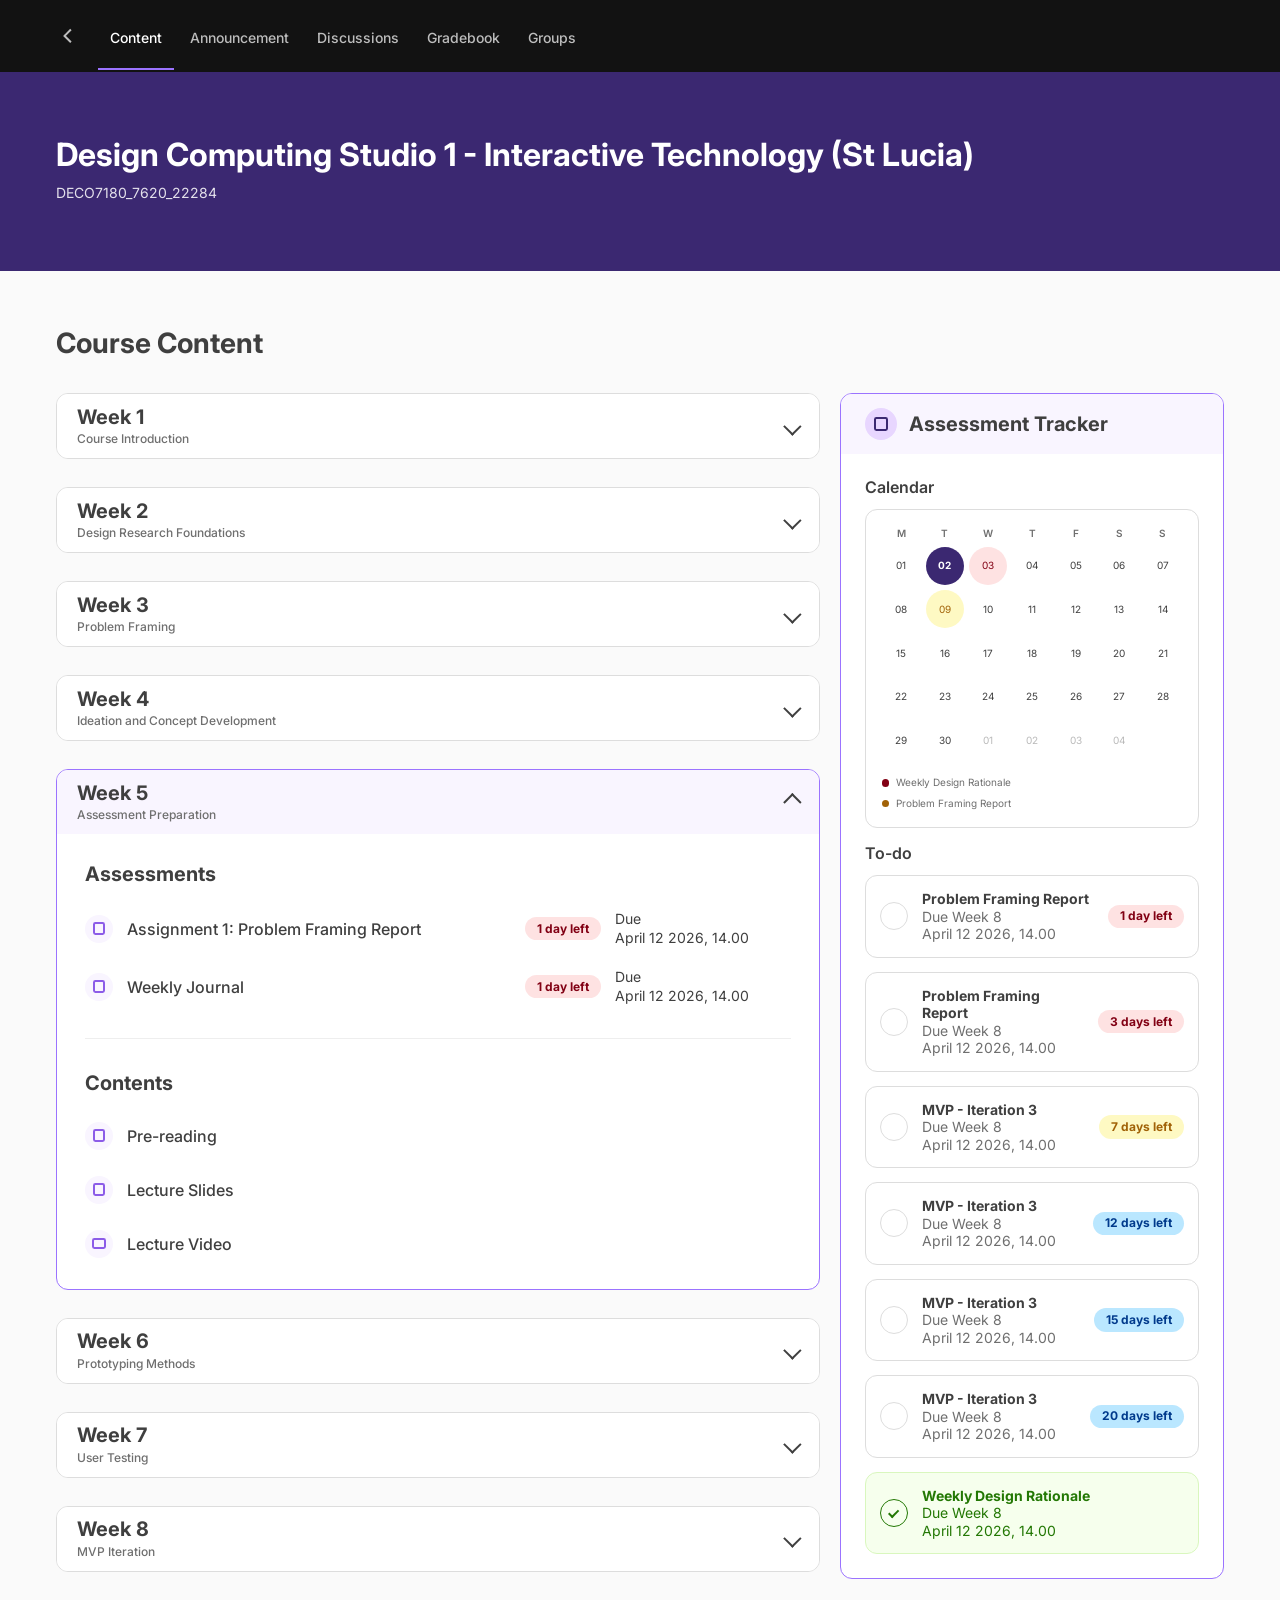
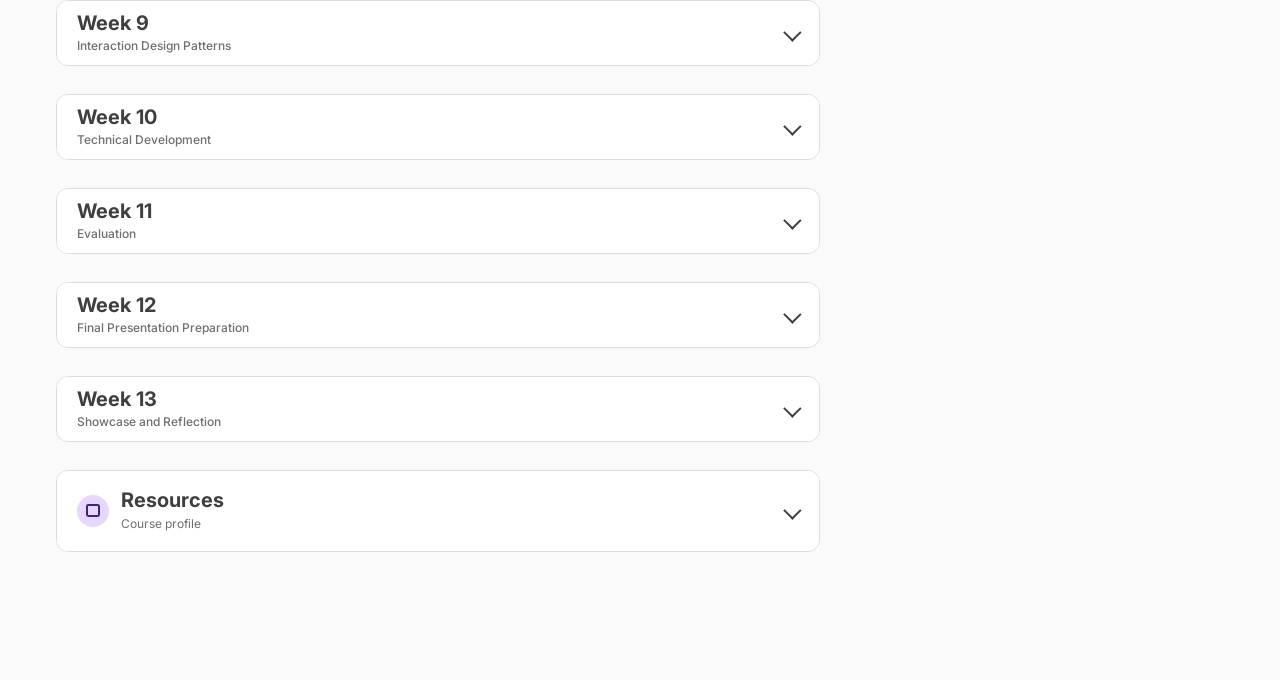
==== index.html @ bde930ab "Creating index.html page" ====
<!DOCTYPE html>
<html lang="en">
  <head>
    <meta charset="UTF-8" />
    <meta name="viewport" content="width=device-width, initial-scale=1.0" />
    <title>Design Computing Studio 1 | GreenScreen</title>
    <link rel="preconnect" href="https://fonts.googleapis.com" />
    <link rel="preconnect" href="https://fonts.gstatic.com" crossorigin />
    <link
      href="https://fonts.googleapis.com/css2?family=Inter:wght@400;500;600;700&display=swap"
      rel="stylesheet"
    />
    <link rel="stylesheet" href="css/main.css" />
    <script type="module" src="js/main.js" defer></script>
  </head>
  <body>
    <header class="site-header">
      <nav class="course-nav" aria-label="Course navigation">
        <a class="course-nav__back" href="#" aria-label="Back to courses">
          <span aria-hidden="true"></span>
        </a>
        <ul class="course-nav__list">
          <li><a class="course-nav__link course-nav__link--active" href="#">Content</a></li>
          <li><a class="course-nav__link" href="#">Announcement</a></li>
          <li><a class="course-nav__link" href="#">Discussions</a></li>
          <li><a class="course-nav__link" href="#">Gradebook</a></li>
          <li><a class="course-nav__link" href="#">Groups</a></li>
        </ul>
      </nav>

      <section class="course-hero" aria-labelledby="course-title">
        <div class="course-hero__inner">
          <h1 id="course-title">Design Computing Studio 1 - Interactive Technology (St Lucia)</h1>
          <p>DECO7180_7620_22284</p>
        </div>
      </section>
    </header>

    <main class="page-shell">
      <section class="course-content" aria-labelledby="content-title">
        <h2 id="content-title">Course Content</h2>

        <div class="course-layout">
          <div class="course-layout__main" data-component="weeks">
            <article class="accordion accordion--resource">
              <h3 id="resources-title">
                <button
                  class="accordion__trigger accordion__trigger--resource"
                  type="button"
                  aria-expanded="false"
                  aria-controls="resources-panel"
                >
                  <span class="resource-title">
                    <span class="resource-title__icon" aria-hidden="true"></span>
                    <span>
                      Resources
                      <small>Course profile</small>
                    </span>
                  </span>
                  <span class="accordion__icon" aria-hidden="true"></span>
                </button>
              </h3>
              <div class="accordion__panel" id="resources-panel" role="region" aria-labelledby="resources-title" hidden>
                <ul class="item-list">
                  <li class="course-item">
                    <span class="course-item__icon course-item__icon--document" aria-hidden="true"></span>
                    <span class="course-item__title">Course profile</span>
                  </li>
                </ul>
              </div>
            </article>
          </div>

          <aside class="tracker" aria-labelledby="tracker-title">
            <header class="tracker__header">
              <span class="tracker__icon" aria-hidden="true"></span>
              <h2 id="tracker-title">Assessment Tracker</h2>
            </header>

            <div class="tracker__body">
              <section class="calendar-card" aria-labelledby="calendar-title">
                <h3 id="calendar-title">Calendar</h3>
                <div data-component="calendar"></div>
              </section>

              <section class="todo" aria-labelledby="todo-title">
                <h3 id="todo-title">To-do</h3>
                <ul class="todo__list">
                  <li class="todo-card" data-todo-id="problem-framing-report-1" data-assessment-id="problem-framing-report">
                    <span class="todo-card__status" aria-hidden="true"></span>
                    <span class="todo-card__content">
                      <strong>Problem Framing Report</strong>
                      <span>Due Week 8</span>
                      <span>April 12 2026, 14.00</span>
                    </span>
                    <span class="badge badge--urgent">1 day left</span>
                  </li>
                  <li class="todo-card" data-todo-id="problem-framing-report-2" data-assessment-id="problem-framing-report">
                    <span class="todo-card__status" aria-hidden="true"></span>
                    <span class="todo-card__content">
                      <strong>Problem Framing Report</strong>
                      <span>Due Week 8</span>
                      <span>April 12 2026, 14.00</span>
                    </span>
                    <span class="badge badge--urgent">3 days left</span>
                  </li>
                  <li class="todo-card" data-todo-id="mvp-iteration-3-1" data-assessment-id="mvp-iteration-3">
                    <span class="todo-card__status" aria-hidden="true"></span>
                    <span class="todo-card__content">
                      <strong>MVP - Iteration 3</strong>
                      <span>Due Week 8</span>
                      <span>April 12 2026, 14.00</span>
                    </span>
                    <span class="badge badge--warning">7 days left</span>
                  </li>
                  <li class="todo-card" data-todo-id="mvp-iteration-3-2" data-assessment-id="mvp-iteration-3">
                    <span class="todo-card__status" aria-hidden="true"></span>
                    <span class="todo-card__content">
                      <strong>MVP - Iteration 3</strong>
                      <span>Due Week 8</span>
                      <span>April 12 2026, 14.00</span>
                    </span>
                    <span class="badge badge--info">12 days left</span>
                  </li>
                  <li class="todo-card" data-todo-id="mvp-iteration-3-3" data-assessment-id="mvp-iteration-3">
                    <span class="todo-card__status" aria-hidden="true"></span>
                    <span class="todo-card__content">
                      <strong>MVP - Iteration 3</strong>
                      <span>Due Week 8</span>
                      <span>April 12 2026, 14.00</span>
                    </span>
                    <span class="badge badge--info">15 days left</span>
                  </li>
                  <li class="todo-card" data-todo-id="mvp-iteration-3-4" data-assessment-id="mvp-iteration-3">
                    <span class="todo-card__status" aria-hidden="true"></span>
                    <span class="todo-card__content">
                      <strong>MVP - Iteration 3</strong>
                      <span>Due Week 8</span>
                      <span>April 12 2026, 14.00</span>
                    </span>
                    <span class="badge badge--info">20 days left</span>
                  </li>
                  <li class="todo-card todo-card--complete" data-todo-id="weekly-design-rationale-1" data-assessment-id="weekly-design-rationale">
                    <span class="todo-card__status" aria-label="Completed"></span>
                    <span class="todo-card__content">
                      <strong>Weekly Design Rationale</strong>
                      <span>Due Week 8</span>
                      <span>April 12 2026, 14.00</span>
                    </span>
                  </li>
                </ul>
              </section>
            </div>
          </aside>
        </div>
      </section>
    </main>
  </body>
</html>
---- css/main.css ----
@import url("base/_variables.css");
@import url("base/_reset.css");
@import url("base/_typography.css");
@import url("base/_layout.css");
@import url("components/_navigation.css");
@import url("components/_course-header.css");
@import url("components/_button.css");
@import url("components/_accordion.css");
@import url("components/_badge.css");
@import url("components/_course-item.css");
@import url("components/_assessment-tracker.css");
@import url("components/_calendar.css");
@import url("components/_todo.css");
@import url("pages/_index.css");
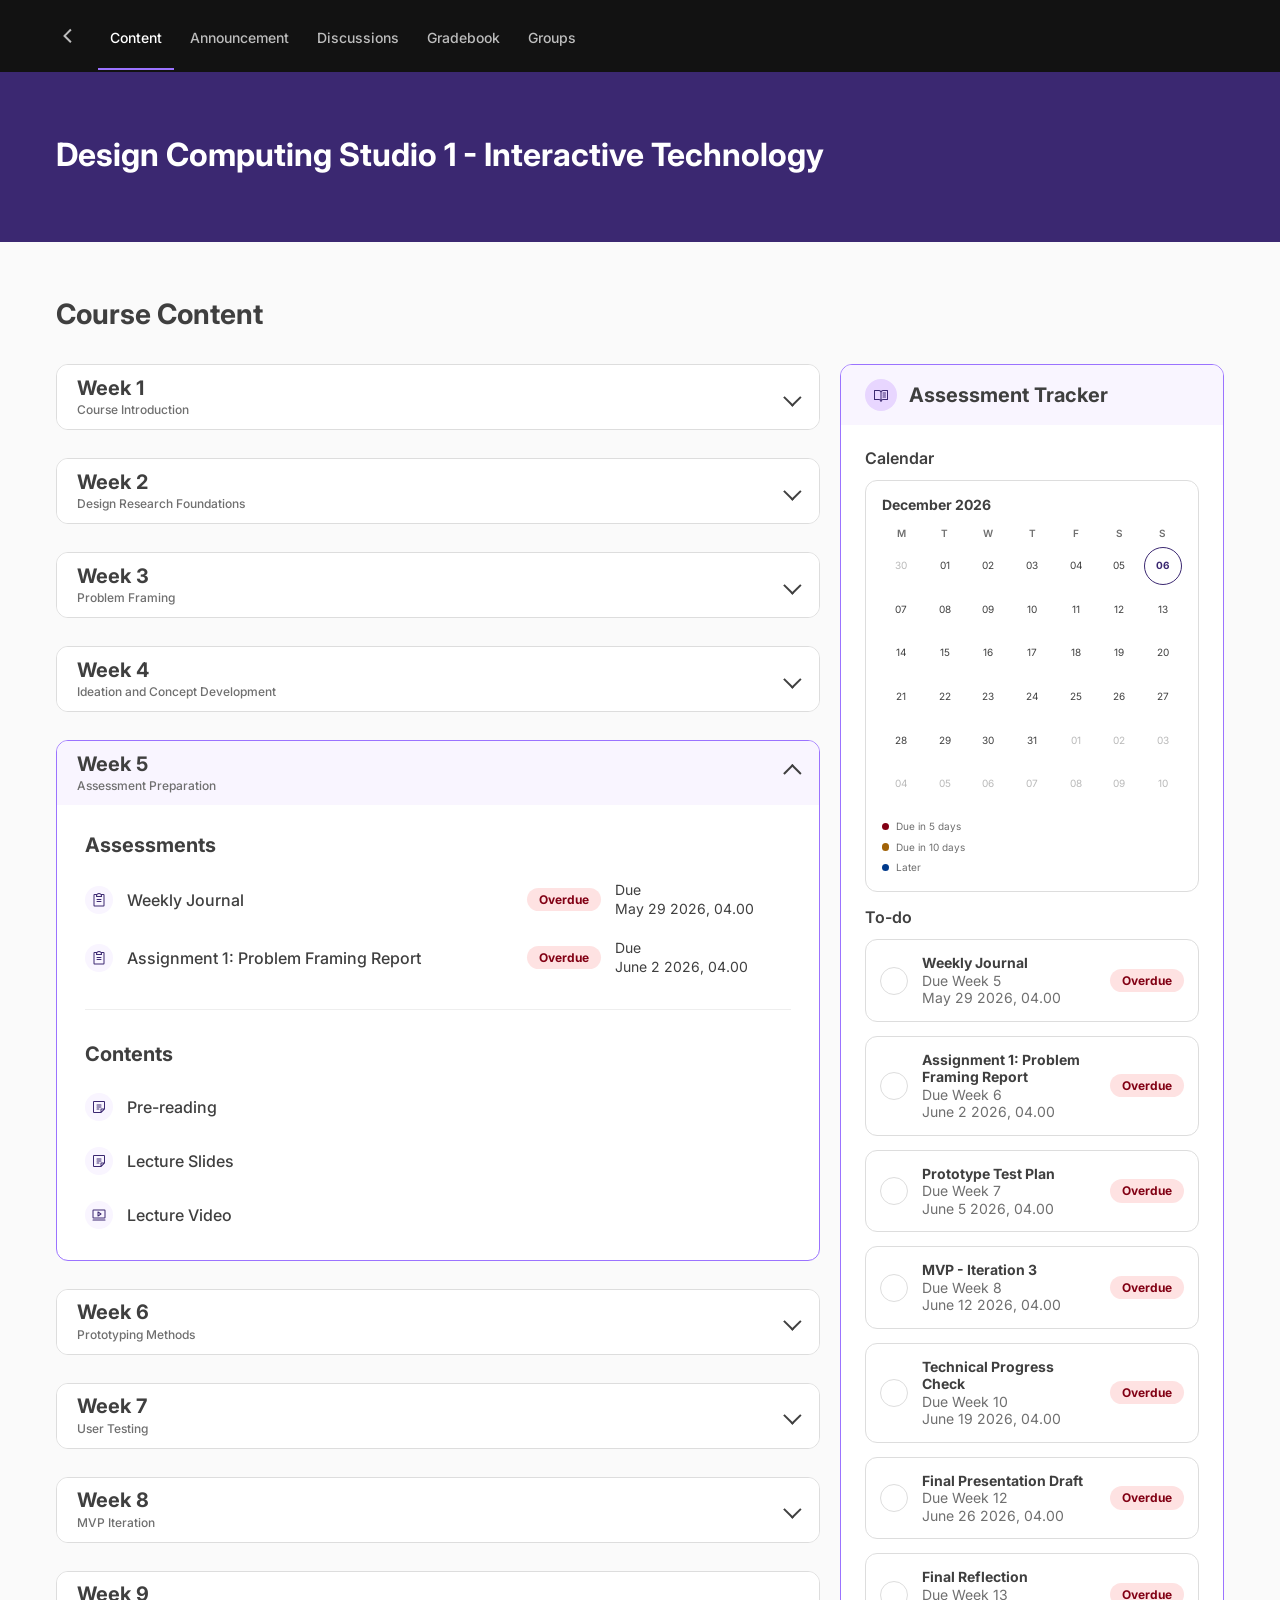
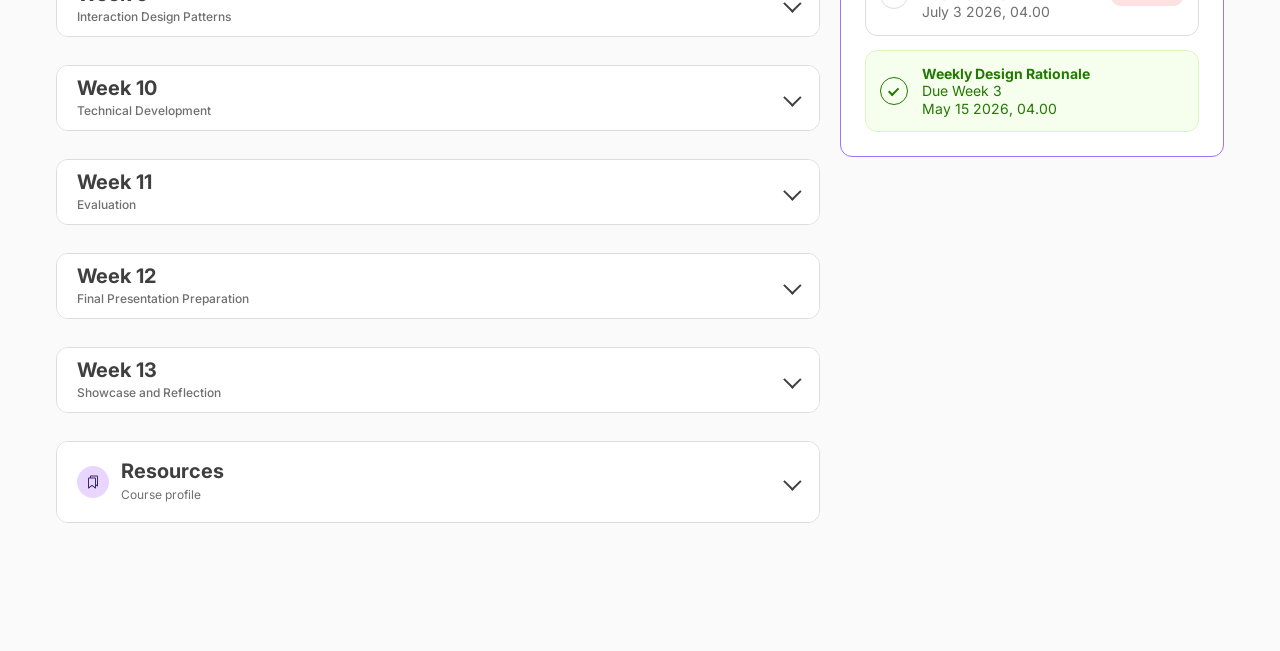
==== commit b0feb186: "Fixing functionality and styling issues" ====
--- a/index.html
+++ b/index.html
@@ -1,4 +1,4 @@
-<!DOCTYPE html>
+<!doctype html>
 <html lang="en">
   <head>
     <meta charset="UTF-8" />
@@ -20,7 +20,11 @@
           <span aria-hidden="true"></span>
         </a>
         <ul class="course-nav__list">
-          <li><a class="course-nav__link course-nav__link--active" href="#">Content</a></li>
+          <li>
+            <a class="course-nav__link course-nav__link--active" href="#"
+              >Content</a
+            >
+          </li>
           <li><a class="course-nav__link" href="#">Announcement</a></li>
           <li><a class="course-nav__link" href="#">Discussions</a></li>
           <li><a class="course-nav__link" href="#">Gradebook</a></li>
@@ -30,8 +34,9 @@
 
       <section class="course-hero" aria-labelledby="course-title">
         <div class="course-hero__inner">
-          <h1 id="course-title">Design Computing Studio 1 - Interactive Technology (St Lucia)</h1>
-          <p>DECO7180_7620_22284</p>
+          <h1 id="course-title">
+            Design Computing Studio 1 - Interactive Technology
+          </h1>
         </div>
       </section>
     </header>
@@ -51,7 +56,10 @@
                   aria-controls="resources-panel"
                 >
                   <span class="resource-title">
-                    <span class="resource-title__icon" aria-hidden="true"></span>
+                    <span
+                      class="resource-title__icon"
+                      aria-hidden="true"
+                    ></span>
                     <span>
                       Resources
                       <small>Course profile</small>
@@ -60,10 +68,19 @@
                   <span class="accordion__icon" aria-hidden="true"></span>
                 </button>
               </h3>
-              <div class="accordion__panel" id="resources-panel" role="region" aria-labelledby="resources-title" hidden>
+              <div
+                class="accordion__panel"
+                id="resources-panel"
+                role="region"
+                aria-labelledby="resources-title"
+                hidden
+              >
                 <ul class="item-list">
                   <li class="course-item">
-                    <span class="course-item__icon course-item__icon--document" aria-hidden="true"></span>
+                    <span
+                      class="course-item__icon course-item__icon--document"
+                      aria-hidden="true"
+                    ></span>
                     <span class="course-item__title">Course profile</span>
                   </li>
                 </ul>
@@ -85,70 +102,7 @@
 
               <section class="todo" aria-labelledby="todo-title">
                 <h3 id="todo-title">To-do</h3>
-                <ul class="todo__list">
-                  <li class="todo-card" data-todo-id="problem-framing-report-1" data-assessment-id="problem-framing-report">
-                    <span class="todo-card__status" aria-hidden="true"></span>
-                    <span class="todo-card__content">
-                      <strong>Problem Framing Report</strong>
-                      <span>Due Week 8</span>
-                      <span>April 12 2026, 14.00</span>
-                    </span>
-                    <span class="badge badge--urgent">1 day left</span>
-                  </li>
-                  <li class="todo-card" data-todo-id="problem-framing-report-2" data-assessment-id="problem-framing-report">
-                    <span class="todo-card__status" aria-hidden="true"></span>
-                    <span class="todo-card__content">
-                      <strong>Problem Framing Report</strong>
-                      <span>Due Week 8</span>
-                      <span>April 12 2026, 14.00</span>
-                    </span>
-                    <span class="badge badge--urgent">3 days left</span>
-                  </li>
-                  <li class="todo-card" data-todo-id="mvp-iteration-3-1" data-assessment-id="mvp-iteration-3">
-                    <span class="todo-card__status" aria-hidden="true"></span>
-                    <span class="todo-card__content">
-                      <strong>MVP - Iteration 3</strong>
-                      <span>Due Week 8</span>
-                      <span>April 12 2026, 14.00</span>
-                    </span>
-                    <span class="badge badge--warning">7 days left</span>
-                  </li>
-                  <li class="todo-card" data-todo-id="mvp-iteration-3-2" data-assessment-id="mvp-iteration-3">
-                    <span class="todo-card__status" aria-hidden="true"></span>
-                    <span class="todo-card__content">
-                      <strong>MVP - Iteration 3</strong>
-                      <span>Due Week 8</span>
-                      <span>April 12 2026, 14.00</span>
-                    </span>
-                    <span class="badge badge--info">12 days left</span>
-                  </li>
-                  <li class="todo-card" data-todo-id="mvp-iteration-3-3" data-assessment-id="mvp-iteration-3">
-                    <span class="todo-card__status" aria-hidden="true"></span>
-                    <span class="todo-card__content">
-                      <strong>MVP - Iteration 3</strong>
-                      <span>Due Week 8</span>
-                      <span>April 12 2026, 14.00</span>
-                    </span>
-                    <span class="badge badge--info">15 days left</span>
-                  </li>
-                  <li class="todo-card" data-todo-id="mvp-iteration-3-4" data-assessment-id="mvp-iteration-3">
-                    <span class="todo-card__status" aria-hidden="true"></span>
-                    <span class="todo-card__content">
-                      <strong>MVP - Iteration 3</strong>
-                      <span>Due Week 8</span>
-                      <span>April 12 2026, 14.00</span>
-                    </span>
-                    <span class="badge badge--info">20 days left</span>
-                  </li>
-                  <li class="todo-card todo-card--complete" data-todo-id="weekly-design-rationale-1" data-assessment-id="weekly-design-rationale">
-                    <span class="todo-card__status" aria-label="Completed"></span>
-                    <span class="todo-card__content">
-                      <strong>Weekly Design Rationale</strong>
-                      <span>Due Week 8</span>
-                      <span>April 12 2026, 14.00</span>
-                    </span>
-                  </li>
-                </ul>
+                <ul class="todo__list" data-component="todo-list"></ul>
               </section>
             </div>
           </aside>
--- a/css/main.css
+++ b/css/main.css
@@ -9,6 +9,11 @@
 @import url("components/_badge.css");
 @import url("components/_course-item.css");
 @import url("components/_assessment-tracker.css");
+@import url("components/_assignment-details.css");
 @import url("components/_calendar.css");
+@import url("components/_submission-upload.css");
 @import url("components/_todo.css");
+@import url("components/_toast.css");
+@import url("components/_action-bar.css");
 @import url("pages/_index.css");
+@import url("pages/_assessment.css");
